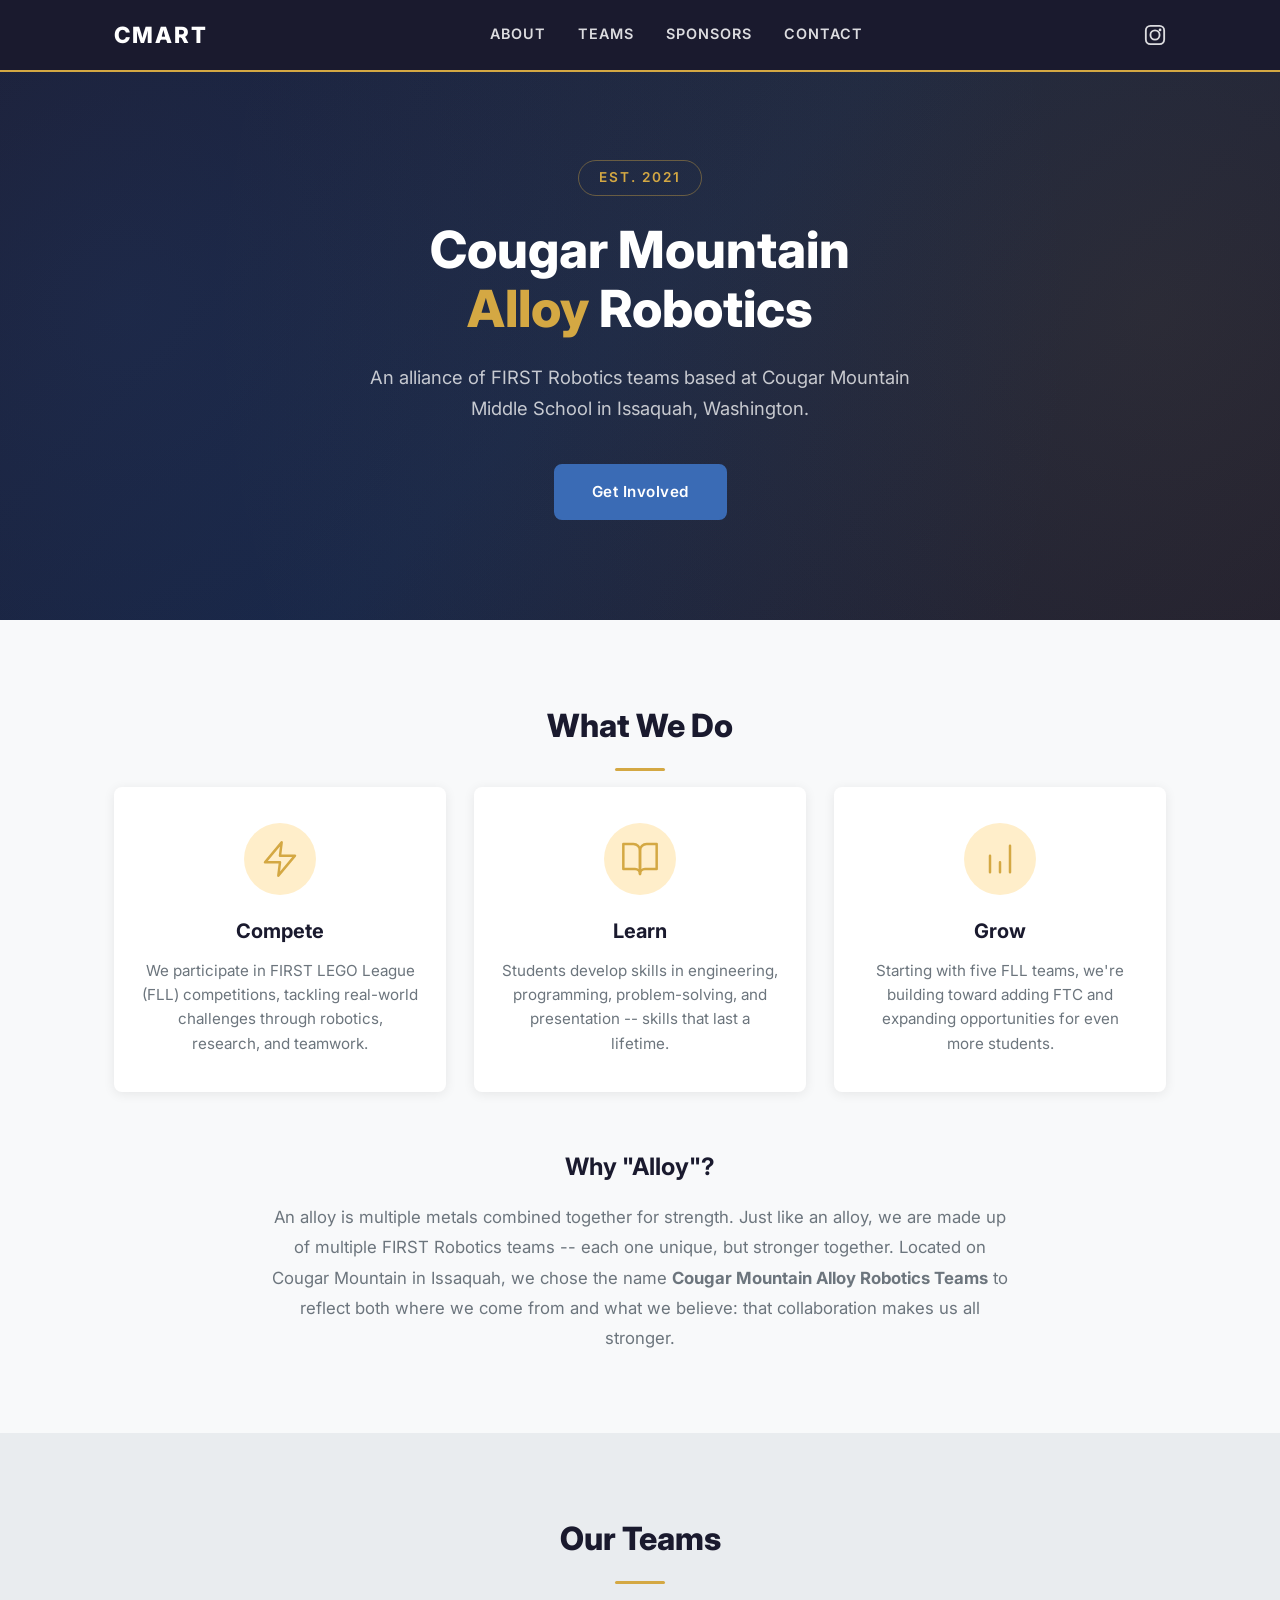
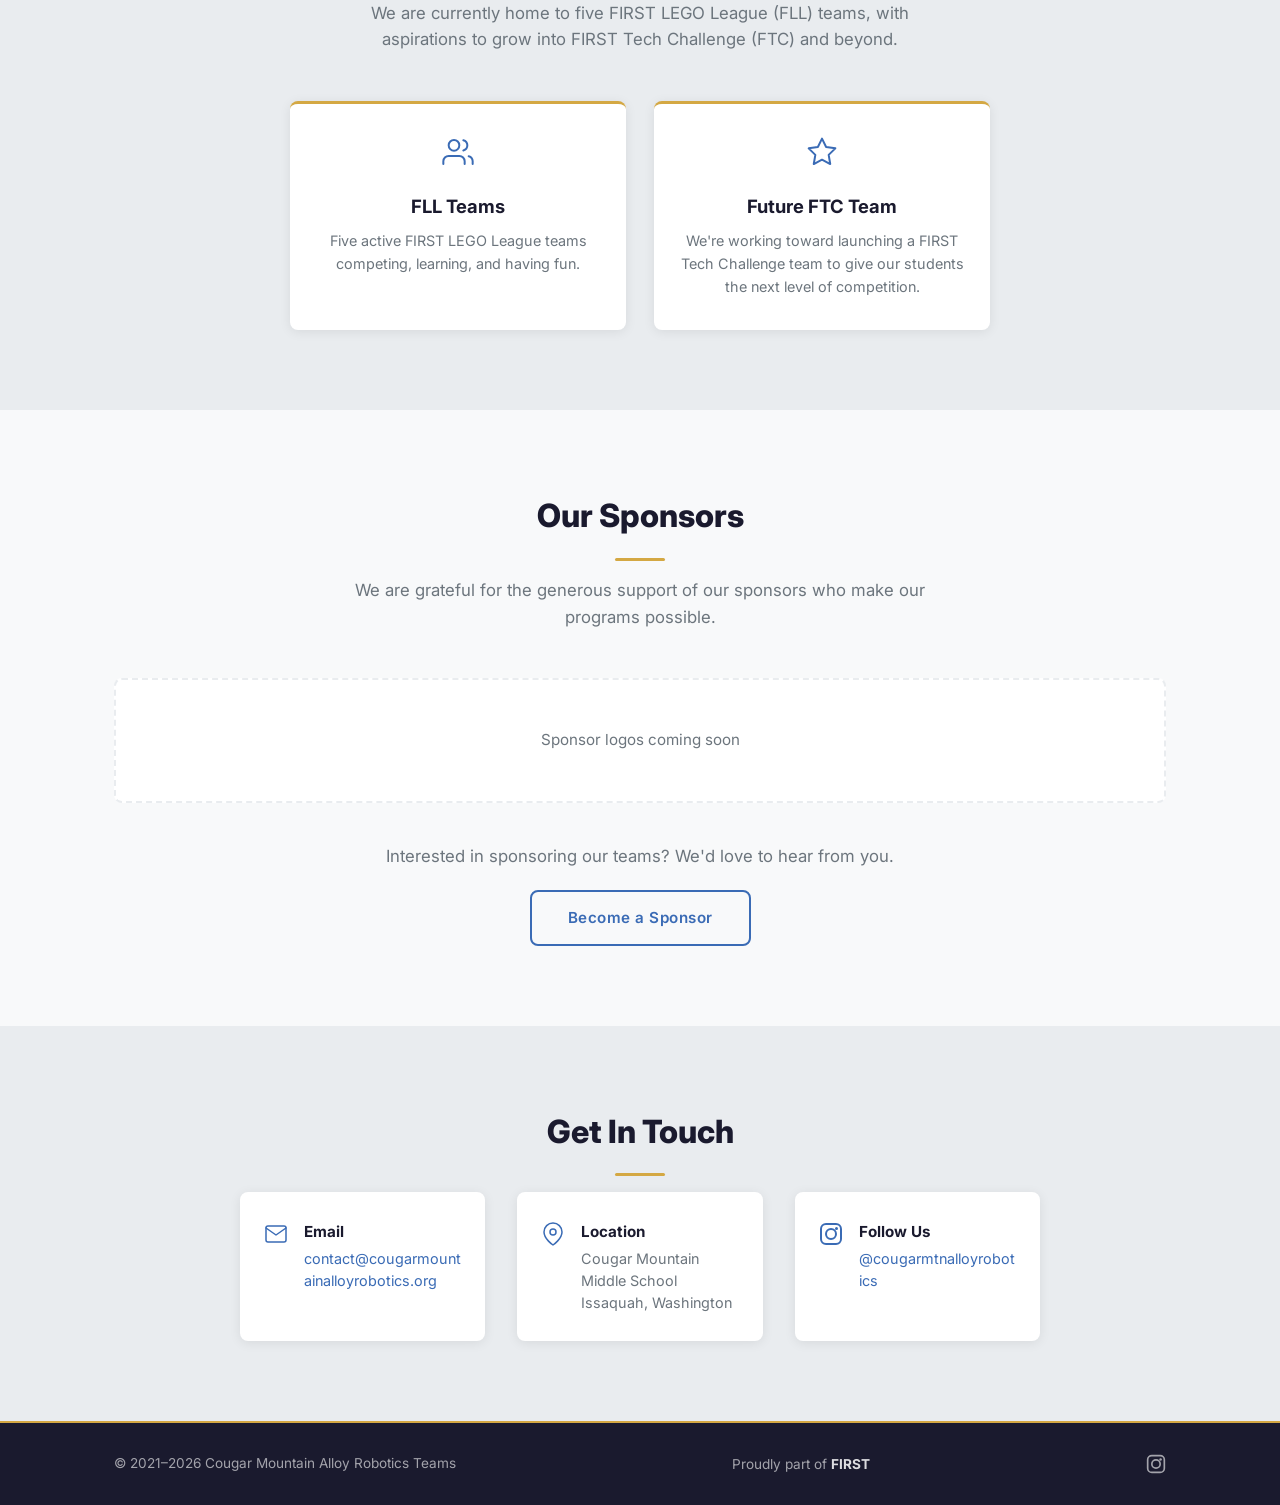
==== index.html @ dfbab260 "Add initial single-page website for Cougar Mountain Alloy Robotics Teams Static site with hero, abou" ====
<!DOCTYPE html>
<html lang="en">
<head>
  <meta charset="UTF-8">
  <meta name="viewport" content="width=device-width, initial-scale=1.0">
  <title>Cougar Mountain Alloy Robotics Teams | FIRST Robotics in Issaquah, WA</title>
  <meta name="description" content="Cougar Mountain Alloy Robotics Teams - an alliance of FIRST Robotics teams based at Cougar Mountain Middle School in Issaquah, Washington.">
  <meta property="og:title" content="Cougar Mountain Alloy Robotics Teams">
  <meta property="og:description" content="An alliance of FIRST Robotics teams based at Cougar Mountain Middle School in Issaquah, Washington.">
  <meta property="og:type" content="website">
  <meta property="og:url" content="https://cougarmountainalloyrobotics.org">
  <link rel="preconnect" href="https://fonts.googleapis.com">
  <link rel="preconnect" href="https://fonts.gstatic.com" crossorigin>
  <link href="https://fonts.googleapis.com/css2?family=Inter:wght@400;600;700;800&display=swap" rel="stylesheet">
  <link rel="stylesheet" href="css/styles.css">
</head>
<body>

  <!-- Header -->
  <header class="site-header" id="top">
    <div class="container header-inner">
      <a href="#top" class="logo-link">
        <span class="logo-text">CMART</span>
      </a>
      <nav class="main-nav" id="mainNav">
        <a href="#about" class="nav-link">About</a>
        <a href="#teams" class="nav-link">Teams</a>
        <a href="#sponsors" class="nav-link">Sponsors</a>
        <a href="#contact" class="nav-link">Contact</a>
      </nav>
      <div class="header-actions">
        <a href="https://www.instagram.com/cougarmtnalloyrobotics/" target="_blank" rel="noopener noreferrer" class="social-icon" aria-label="Instagram">
          <svg width="22" height="22" viewBox="0 0 24 24" fill="none" stroke="currentColor" stroke-width="2" stroke-linecap="round" stroke-linejoin="round">
            <rect x="2" y="2" width="20" height="20" rx="5" ry="5"/>
            <circle cx="12" cy="12" r="5"/>
            <circle cx="17.5" cy="6.5" r="1.5" fill="currentColor" stroke="none"/>
          </svg>
        </a>
        <button class="hamburger" id="hamburger" aria-label="Toggle navigation" aria-expanded="false">
          <span></span>
          <span></span>
          <span></span>
        </button>
      </div>
    </div>
  </header>

  <!-- Hero -->
  <section class="hero" id="hero">
    <div class="container hero-inner">
      <p class="hero-badge">Est. 2021</p>
      <h1 class="hero-title">Cougar Mountain<br><span class="gold">Alloy</span> Robotics</h1>
      <p class="hero-subtitle">An alliance of FIRST Robotics teams based at Cougar Mountain Middle School in Issaquah, Washington.</p>
      <a href="#contact" class="btn btn-primary">Get Involved</a>
    </div>
  </section>

  <!-- About -->
  <section class="section" id="about">
    <div class="container">
      <h2 class="section-title">What We Do</h2>
      <div class="cards">
        <div class="card">
          <div class="card-icon">
            <svg width="40" height="40" viewBox="0 0 24 24" fill="none" stroke="currentColor" stroke-width="1.5" stroke-linecap="round" stroke-linejoin="round">
              <polygon points="13 2 3 14 12 14 11 22 21 10 12 10 13 2"/>
            </svg>
          </div>
          <h3>Compete</h3>
          <p>We participate in FIRST LEGO League (FLL) competitions, tackling real-world challenges through robotics, research, and teamwork.</p>
        </div>
        <div class="card">
          <div class="card-icon">
            <svg width="40" height="40" viewBox="0 0 24 24" fill="none" stroke="currentColor" stroke-width="1.5" stroke-linecap="round" stroke-linejoin="round">
              <path d="M2 3h6a4 4 0 0 1 4 4v14a3 3 0 0 0-3-3H2z"/>
              <path d="M22 3h-6a4 4 0 0 0-4 4v14a3 3 0 0 1 3-3h7z"/>
            </svg>
          </div>
          <h3>Learn</h3>
          <p>Students develop skills in engineering, programming, problem-solving, and presentation -- skills that last a lifetime.</p>
        </div>
        <div class="card">
          <div class="card-icon">
            <svg width="40" height="40" viewBox="0 0 24 24" fill="none" stroke="currentColor" stroke-width="1.5" stroke-linecap="round" stroke-linejoin="round">
              <path d="M12 20v-6M6 20V10M18 20V4"/>
            </svg>
          </div>
          <h3>Grow</h3>
          <p>Starting with five FLL teams, we're building toward adding FTC and expanding opportunities for even more students.</p>
        </div>
      </div>
      <div class="about-story">
        <h3>Why "Alloy"?</h3>
        <p>An alloy is multiple metals combined together for strength. Just like an alloy, we are made up of multiple FIRST Robotics teams -- each one unique, but stronger together. Located on Cougar Mountain in Issaquah, we chose the name <strong>Cougar Mountain Alloy Robotics Teams</strong> to reflect both where we come from and what we believe: that collaboration makes us all stronger.</p>
      </div>
    </div>
  </section>

  <!-- Teams -->
  <section class="section section-alt" id="teams">
    <div class="container">
      <h2 class="section-title">Our Teams</h2>
      <p class="section-intro">We are currently home to five FIRST LEGO League (FLL) teams, with aspirations to grow into FIRST Tech Challenge (FTC) and beyond.</p>
      <div class="teams-grid">
        <div class="team-card">
          <div class="team-icon">
            <svg width="32" height="32" viewBox="0 0 24 24" fill="none" stroke="currentColor" stroke-width="1.5" stroke-linecap="round" stroke-linejoin="round">
              <path d="M17 21v-2a4 4 0 0 0-4-4H5a4 4 0 0 0-4 4v2"/>
              <circle cx="9" cy="7" r="4"/>
              <path d="M23 21v-2a4 4 0 0 0-3-3.87"/>
              <path d="M16 3.13a4 4 0 0 1 0 7.75"/>
            </svg>
          </div>
          <h3>FLL Teams</h3>
          <p>Five active FIRST LEGO League teams competing, learning, and having fun.</p>
        </div>
        <div class="team-card">
          <div class="team-icon">
            <svg width="32" height="32" viewBox="0 0 24 24" fill="none" stroke="currentColor" stroke-width="1.5" stroke-linecap="round" stroke-linejoin="round">
              <polygon points="12 2 15.09 8.26 22 9.27 17 14.14 18.18 21.02 12 17.77 5.82 21.02 7 14.14 2 9.27 8.91 8.26 12 2"/>
            </svg>
          </div>
          <h3>Future FTC Team</h3>
          <p>We're working toward launching a FIRST Tech Challenge team to give our students the next level of competition.</p>
        </div>
      </div>
    </div>
  </section>

  <!-- Sponsors -->
  <section class="section" id="sponsors">
    <div class="container">
      <h2 class="section-title">Our Sponsors</h2>
      <p class="section-intro">We are grateful for the generous support of our sponsors who make our programs possible.</p>
      <div class="sponsors-grid">
        <div class="sponsor-placeholder">
          <p>Sponsor logos coming soon</p>
        </div>
      </div>
      <div class="sponsor-cta">
        <p>Interested in sponsoring our teams? We'd love to hear from you.</p>
        <a href="#contact" class="btn btn-outline">Become a Sponsor</a>
      </div>
    </div>
  </section>

  <!-- Contact -->
  <section class="section section-alt" id="contact">
    <div class="container">
      <h2 class="section-title">Get In Touch</h2>
      <div class="contact-grid">
        <div class="contact-item">
          <svg width="24" height="24" viewBox="0 0 24 24" fill="none" stroke="currentColor" stroke-width="1.5" stroke-linecap="round" stroke-linejoin="round">
            <path d="M4 4h16c1.1 0 2 .9 2 2v12c0 1.1-.9 2-2 2H4c-1.1 0-2-.9-2-2V6c0-1.1.9-2 2-2z"/>
            <polyline points="22,6 12,13 2,6"/>
          </svg>
          <div>
            <h3>Email</h3>
            <p><a href="mailto:contact@cougarmountainalloyrobotics.org">contact@cougarmountainalloyrobotics.org</a></p>
          </div>
        </div>
        <div class="contact-item">
          <svg width="24" height="24" viewBox="0 0 24 24" fill="none" stroke="currentColor" stroke-width="1.5" stroke-linecap="round" stroke-linejoin="round">
            <path d="M21 10c0 7-9 13-9 13s-9-6-9-13a9 9 0 0 1 18 0z"/>
            <circle cx="12" cy="10" r="3"/>
          </svg>
          <div>
            <h3>Location</h3>
            <p>Cougar Mountain Middle School<br>Issaquah, Washington</p>
          </div>
        </div>
        <div class="contact-item">
          <svg width="24" height="24" viewBox="0 0 24 24" fill="none" stroke="currentColor" stroke-width="2" stroke-linecap="round" stroke-linejoin="round">
            <rect x="2" y="2" width="20" height="20" rx="5" ry="5"/>
            <circle cx="12" cy="12" r="5"/>
            <circle cx="17.5" cy="6.5" r="1.5" fill="currentColor" stroke="none"/>
          </svg>
          <div>
            <h3>Follow Us</h3>
            <p><a href="https://www.instagram.com/cougarmtnalloyrobotics/" target="_blank" rel="noopener noreferrer">@cougarmtnalloyrobotics</a></p>
          </div>
        </div>
      </div>
    </div>
  </section>

  <!-- Footer -->
  <footer class="site-footer">
    <div class="container footer-inner">
      <div class="footer-left">
        <p>&copy; 2021&ndash;2026 Cougar Mountain Alloy Robotics Teams</p>
      </div>
      <div class="footer-center">
        <a href="https://www.firstinspires.org/" target="_blank" rel="noopener noreferrer" class="first-link">Proudly part of <strong>FIRST</strong></a>
      </div>
      <div class="footer-right">
        <a href="https://www.instagram.com/cougarmtnalloyrobotics/" target="_blank" rel="noopener noreferrer" class="social-icon" aria-label="Instagram">
          <svg width="20" height="20" viewBox="0 0 24 24" fill="none" stroke="currentColor" stroke-width="2" stroke-linecap="round" stroke-linejoin="round">
            <rect x="2" y="2" width="20" height="20" rx="5" ry="5"/>
            <circle cx="12" cy="12" r="5"/>
            <circle cx="17.5" cy="6.5" r="1.5" fill="currentColor" stroke="none"/>
          </svg>
        </a>
      </div>
    </div>
  </footer>

  <script src="js/main.js"></script>
</body>
</html>
---- css/styles.css ----
/* === Custom Properties === */
:root {
  --blue: #3A6BB5;
  --blue-dark: #2D5490;
  --gold: #D4A843;
  --gold-light: #FFEECA;
  --dark: #1A1A2E;
  --bg: #F8F9FA;
  --bg-alt: #E9ECEF;
  --text: #2C2C2C;
  --text-light: #6C757D;
  --white: #FFFFFF;
  --radius: 8px;
  --shadow: 0 2px 12px rgba(0, 0, 0, 0.08);
  --shadow-lg: 0 8px 30px rgba(0, 0, 0, 0.12);
  --transition: 0.3s ease;
}

/* === Reset & Base === */
*, *::before, *::after {
  box-sizing: border-box;
  margin: 0;
  padding: 0;
}

html {
  scroll-behavior: smooth;
  scroll-padding-top: 80px;
}

body {
  font-family: 'Inter', system-ui, -apple-system, 'Segoe UI', Roboto, sans-serif;
  font-size: 16px;
  line-height: 1.6;
  color: var(--text);
  background: var(--bg);
  -webkit-font-smoothing: antialiased;
}

a {
  color: var(--blue);
  text-decoration: none;
  transition: color var(--transition);
}

a:hover {
  color: var(--blue-dark);
}

img {
  max-width: 100%;
  height: auto;
  display: block;
}

/* === Layout === */
.container {
  max-width: 1100px;
  margin: 0 auto;
  padding: 0 24px;
}

/* === Header === */
.site-header {
  position: fixed;
  top: 0;
  left: 0;
  right: 0;
  z-index: 1000;
  background: var(--dark);
  border-bottom: 2px solid var(--gold);
}

.header-inner {
  display: flex;
  align-items: center;
  justify-content: space-between;
  height: 70px;
}

.logo-link {
  text-decoration: none;
}

.logo-text {
  font-size: 1.4rem;
  font-weight: 800;
  color: var(--white);
  letter-spacing: 2px;
}

.logo-text:hover {
  color: var(--gold);
}

.main-nav {
  display: flex;
  gap: 32px;
}

.nav-link {
  color: rgba(255, 255, 255, 0.85);
  font-size: 0.9rem;
  font-weight: 600;
  text-transform: uppercase;
  letter-spacing: 1px;
  transition: color var(--transition);
  padding: 4px 0;
  border-bottom: 2px solid transparent;
}

.nav-link:hover {
  color: var(--gold);
  border-bottom-color: var(--gold);
}

.header-actions {
  display: flex;
  align-items: center;
  gap: 16px;
}

.social-icon {
  color: rgba(255, 255, 255, 0.85);
  transition: color var(--transition);
  display: flex;
  align-items: center;
}

.social-icon:hover {
  color: var(--gold);
}

/* Hamburger */
.hamburger {
  display: none;
  background: none;
  border: none;
  cursor: pointer;
  padding: 4px;
  flex-direction: column;
  gap: 5px;
}

.hamburger span {
  display: block;
  width: 24px;
  height: 2px;
  background: var(--white);
  transition: all var(--transition);
  border-radius: 2px;
}

.hamburger.active span:nth-child(1) {
  transform: rotate(45deg) translate(5px, 5px);
}

.hamburger.active span:nth-child(2) {
  opacity: 0;
}

.hamburger.active span:nth-child(3) {
  transform: rotate(-45deg) translate(5px, -5px);
}

/* === Hero === */
.hero {
  padding: 160px 0 100px;
  background: linear-gradient(135deg, var(--dark) 0%, #16213E 50%, var(--dark) 100%);
  text-align: center;
  position: relative;
  overflow: hidden;
}

.hero::before {
  content: '';
  position: absolute;
  top: -50%;
  left: -50%;
  width: 200%;
  height: 200%;
  background: radial-gradient(circle at 30% 50%, rgba(58, 107, 181, 0.15) 0%, transparent 50%),
              radial-gradient(circle at 70% 50%, rgba(212, 168, 67, 0.1) 0%, transparent 50%);
  pointer-events: none;
}

.hero-inner {
  position: relative;
  z-index: 1;
}

.hero-badge {
  display: inline-block;
  font-size: 0.85rem;
  font-weight: 600;
  color: var(--gold);
  letter-spacing: 2px;
  text-transform: uppercase;
  margin-bottom: 24px;
  padding: 6px 20px;
  border: 1px solid rgba(212, 168, 67, 0.4);
  border-radius: 50px;
}

.hero-title {
  font-size: 3.2rem;
  font-weight: 800;
  color: var(--white);
  line-height: 1.15;
  margin-bottom: 24px;
}

.hero-title .gold {
  color: var(--gold);
}

.hero-subtitle {
  font-size: 1.15rem;
  color: rgba(255, 255, 255, 0.75);
  max-width: 600px;
  margin: 0 auto 40px;
  line-height: 1.7;
}

/* === Buttons === */
.btn {
  display: inline-block;
  padding: 14px 36px;
  font-size: 0.95rem;
  font-weight: 600;
  border-radius: var(--radius);
  transition: all var(--transition);
  cursor: pointer;
  text-decoration: none;
  letter-spacing: 0.5px;
}

.btn-primary {
  background: var(--blue);
  color: var(--white);
  border: 2px solid var(--blue);
}

.btn-primary:hover {
  background: var(--blue-dark);
  border-color: var(--blue-dark);
  color: var(--white);
  transform: translateY(-2px);
  box-shadow: var(--shadow-lg);
}

.btn-outline {
  background: transparent;
  color: var(--blue);
  border: 2px solid var(--blue);
}

.btn-outline:hover {
  background: var(--blue);
  color: var(--white);
  transform: translateY(-2px);
  box-shadow: var(--shadow-lg);
}

/* === Sections === */
.section {
  padding: 80px 0;
}

.section-alt {
  background: var(--bg-alt);
}

.section-title {
  font-size: 2rem;
  font-weight: 800;
  text-align: center;
  margin-bottom: 16px;
  color: var(--dark);
}

.section-title::after {
  content: '';
  display: block;
  width: 50px;
  height: 3px;
  background: var(--gold);
  margin: 16px auto 0;
  border-radius: 2px;
}

.section-intro {
  text-align: center;
  color: var(--text-light);
  max-width: 600px;
  margin: 0 auto 48px;
  font-size: 1.05rem;
}

/* === Cards (About) === */
.cards {
  display: grid;
  grid-template-columns: repeat(3, 1fr);
  gap: 28px;
  margin-bottom: 56px;
}

.card {
  background: var(--white);
  border-radius: var(--radius);
  padding: 36px 28px;
  text-align: center;
  box-shadow: var(--shadow);
  transition: transform var(--transition), box-shadow var(--transition);
}

.card:hover {
  transform: translateY(-4px);
  box-shadow: var(--shadow-lg);
}

.card-icon {
  display: inline-flex;
  align-items: center;
  justify-content: center;
  width: 72px;
  height: 72px;
  background: var(--gold-light);
  border-radius: 50%;
  margin-bottom: 20px;
  color: var(--gold);
}

.card h3 {
  font-size: 1.25rem;
  font-weight: 700;
  margin-bottom: 12px;
  color: var(--dark);
}

.card p {
  color: var(--text-light);
  font-size: 0.95rem;
  line-height: 1.6;
}

/* About Story */
.about-story {
  max-width: 750px;
  margin: 0 auto;
  text-align: center;
}

.about-story h3 {
  font-size: 1.5rem;
  font-weight: 700;
  color: var(--dark);
  margin-bottom: 16px;
}

.about-story p {
  color: var(--text-light);
  font-size: 1.05rem;
  line-height: 1.8;
}

/* === Teams === */
.teams-grid {
  display: grid;
  grid-template-columns: repeat(2, 1fr);
  gap: 28px;
  max-width: 700px;
  margin: 0 auto;
}

.team-card {
  background: var(--white);
  border-radius: var(--radius);
  padding: 32px 24px;
  text-align: center;
  box-shadow: var(--shadow);
  border-top: 3px solid var(--gold);
}

.team-icon {
  color: var(--blue);
  margin-bottom: 16px;
}

.team-card h3 {
  font-size: 1.15rem;
  font-weight: 700;
  color: var(--dark);
  margin-bottom: 8px;
}

.team-card p {
  color: var(--text-light);
  font-size: 0.9rem;
  line-height: 1.6;
}

/* === Sponsors === */
.sponsors-grid {
  margin-bottom: 40px;
}

.sponsor-placeholder {
  text-align: center;
  padding: 48px 24px;
  background: var(--white);
  border-radius: var(--radius);
  border: 2px dashed var(--bg-alt);
  color: var(--text-light);
  font-size: 0.95rem;
}

.sponsor-cta {
  text-align: center;
}

.sponsor-cta p {
  color: var(--text-light);
  margin-bottom: 20px;
  font-size: 1.05rem;
}

/* === Contact === */
.contact-grid {
  display: grid;
  grid-template-columns: repeat(3, 1fr);
  gap: 32px;
  max-width: 800px;
  margin: 0 auto;
}

.contact-item {
  display: flex;
  align-items: flex-start;
  gap: 16px;
  background: var(--white);
  border-radius: var(--radius);
  padding: 28px 24px;
  box-shadow: var(--shadow);
}

.contact-item svg {
  flex-shrink: 0;
  color: var(--blue);
  margin-top: 2px;
}

.contact-item h3 {
  font-size: 0.95rem;
  font-weight: 700;
  color: var(--dark);
  margin-bottom: 4px;
}

.contact-item p {
  font-size: 0.9rem;
  color: var(--text-light);
  line-height: 1.5;
}

.contact-item a {
  color: var(--blue);
  word-break: break-all;
}

/* === Footer === */
.site-footer {
  background: var(--dark);
  padding: 28px 0;
  border-top: 2px solid var(--gold);
}

.footer-inner {
  display: flex;
  align-items: center;
  justify-content: space-between;
}

.footer-left p {
  color: rgba(255, 255, 255, 0.6);
  font-size: 0.85rem;
}

.footer-center .first-link {
  color: rgba(255, 255, 255, 0.6);
  font-size: 0.85rem;
  transition: color var(--transition);
}

.footer-center .first-link:hover {
  color: var(--gold);
}

.footer-center .first-link strong {
  color: rgba(255, 255, 255, 0.85);
}

.footer-right .social-icon {
  color: rgba(255, 255, 255, 0.6);
}

.footer-right .social-icon:hover {
  color: var(--gold);
}

/* === Responsive === */
@media (max-width: 1024px) {
  .hero-title {
    font-size: 2.6rem;
  }
}

@media (max-width: 768px) {
  /* Nav */
  .hamburger {
    display: flex;
  }

  .main-nav {
    display: none;
    position: absolute;
    top: 70px;
    left: 0;
    right: 0;
    background: var(--dark);
    flex-direction: column;
    padding: 20px 24px;
    gap: 0;
    border-bottom: 2px solid var(--gold);
  }

  .main-nav.active {
    display: flex;
  }

  .nav-link {
    padding: 12px 0;
    border-bottom: 1px solid rgba(255, 255, 255, 0.1);
  }

  .nav-link:last-child {
    border-bottom: none;
  }

  .nav-link:hover {
    border-bottom-color: rgba(255, 255, 255, 0.1);
  }

  /* Hero */
  .hero {
    padding: 130px 0 70px;
  }

  .hero-title {
    font-size: 2rem;
  }

  .hero-subtitle {
    font-size: 1rem;
  }

  /* Sections */
  .section {
    padding: 60px 0;
  }

  .section-title {
    font-size: 1.6rem;
  }

  /* Cards */
  .cards {
    grid-template-columns: 1fr;
    gap: 20px;
  }

  /* Teams */
  .teams-grid {
    grid-template-columns: 1fr;
  }

  /* Contact */
  .contact-grid {
    grid-template-columns: 1fr;
    gap: 16px;
  }

  /* Footer */
  .footer-inner {
    flex-direction: column;
    gap: 12px;
    text-align: center;
  }
}
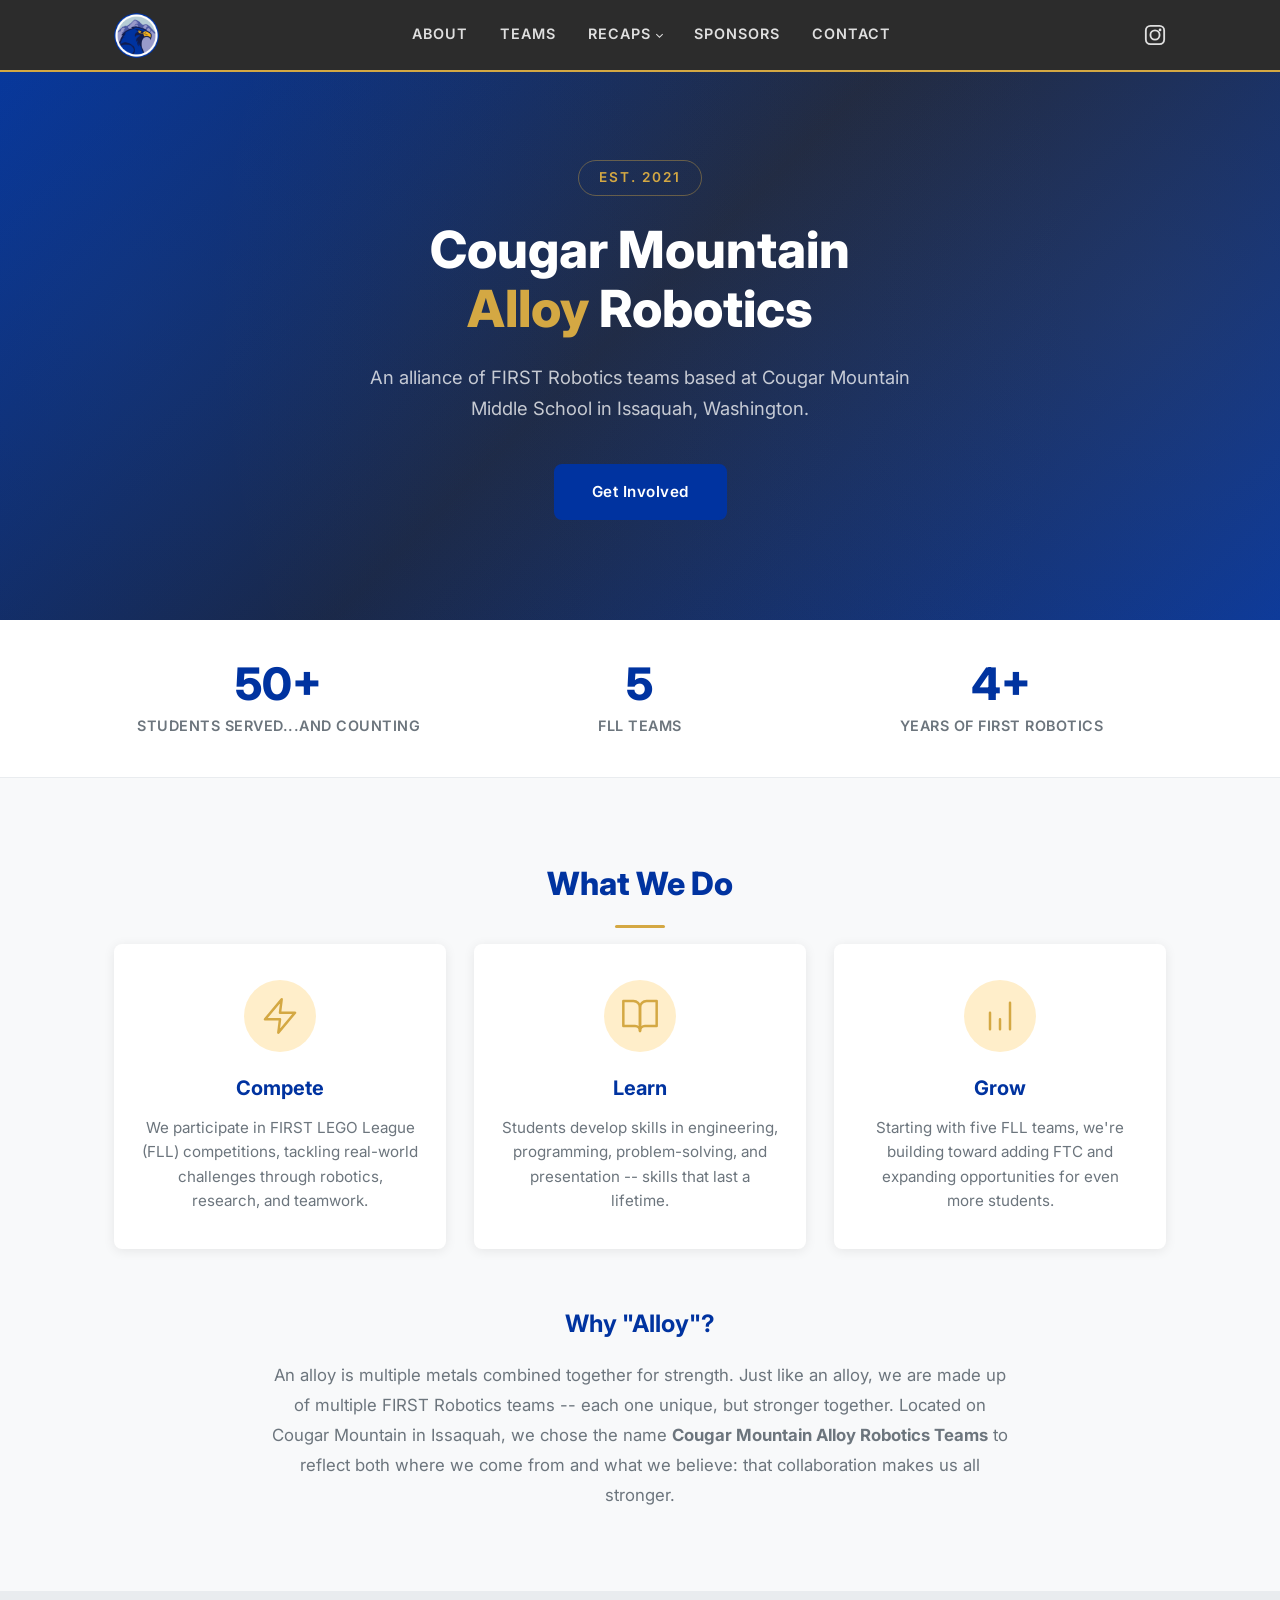
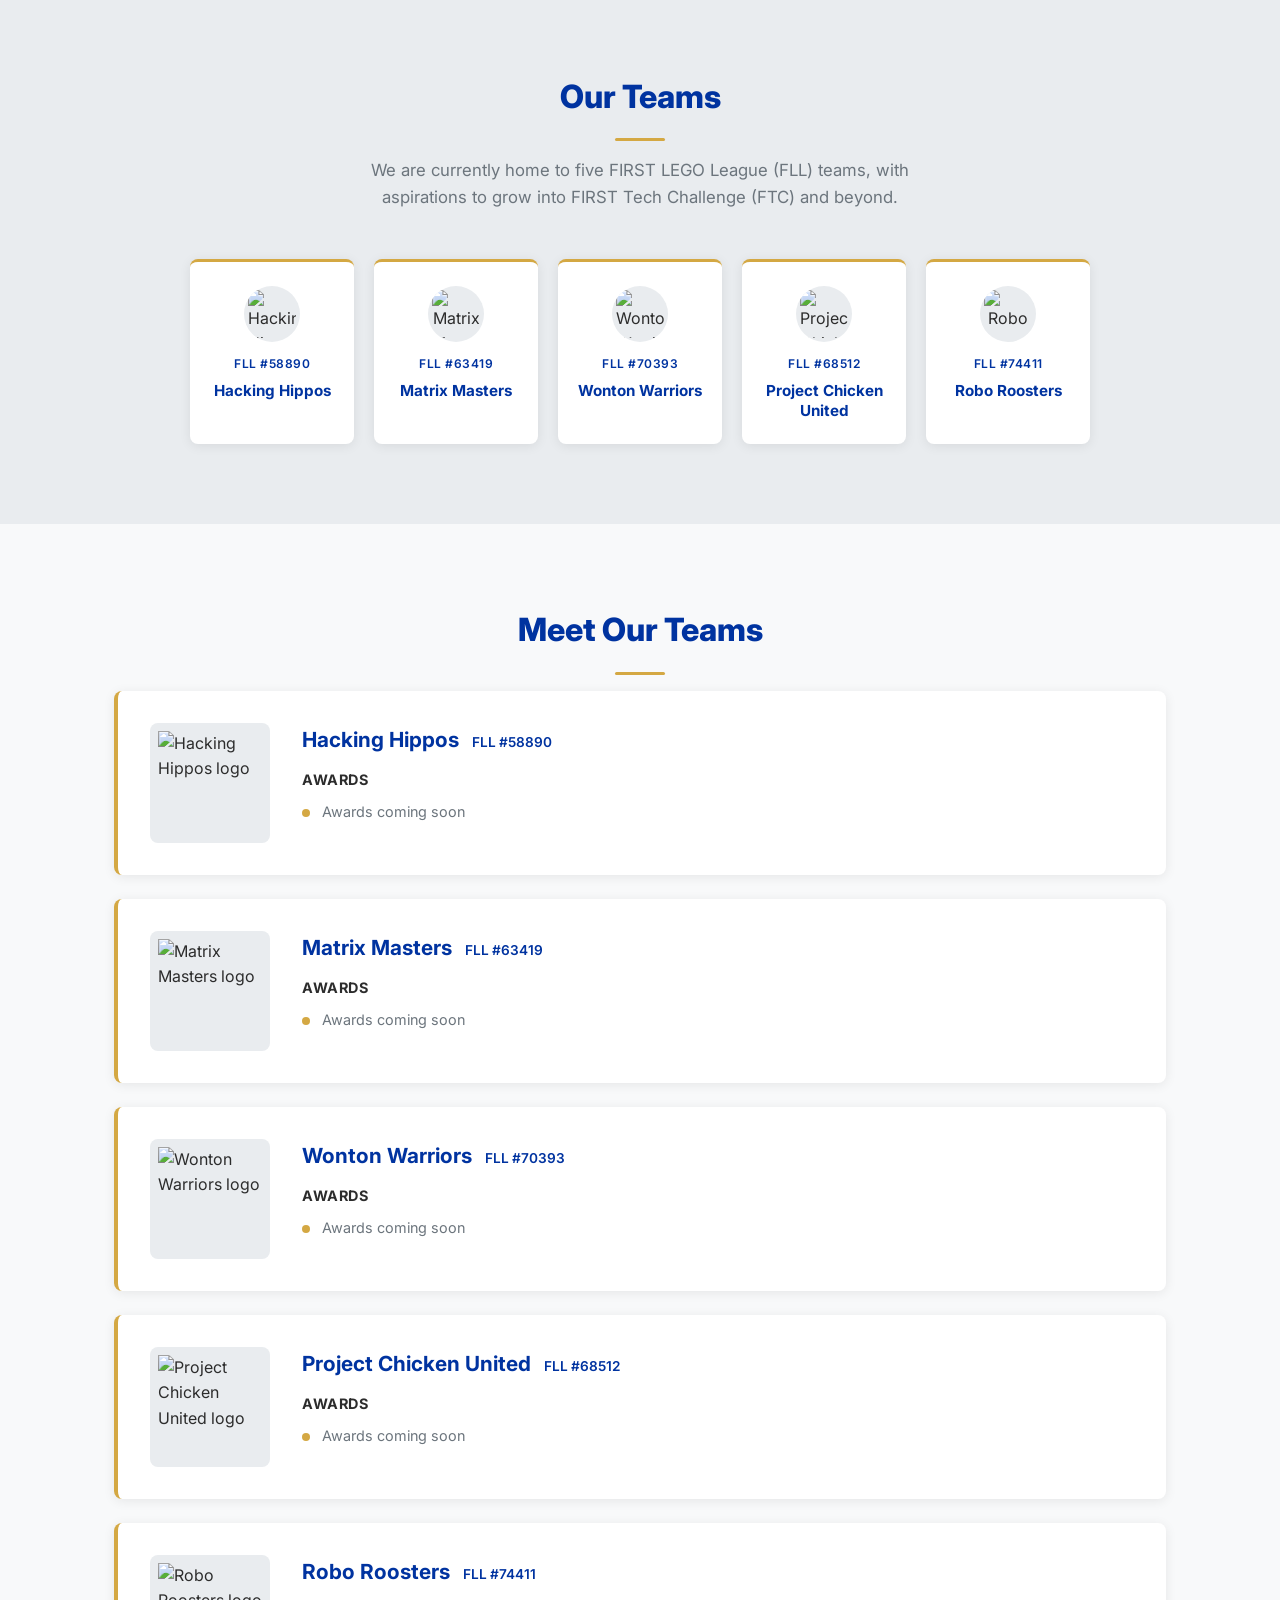
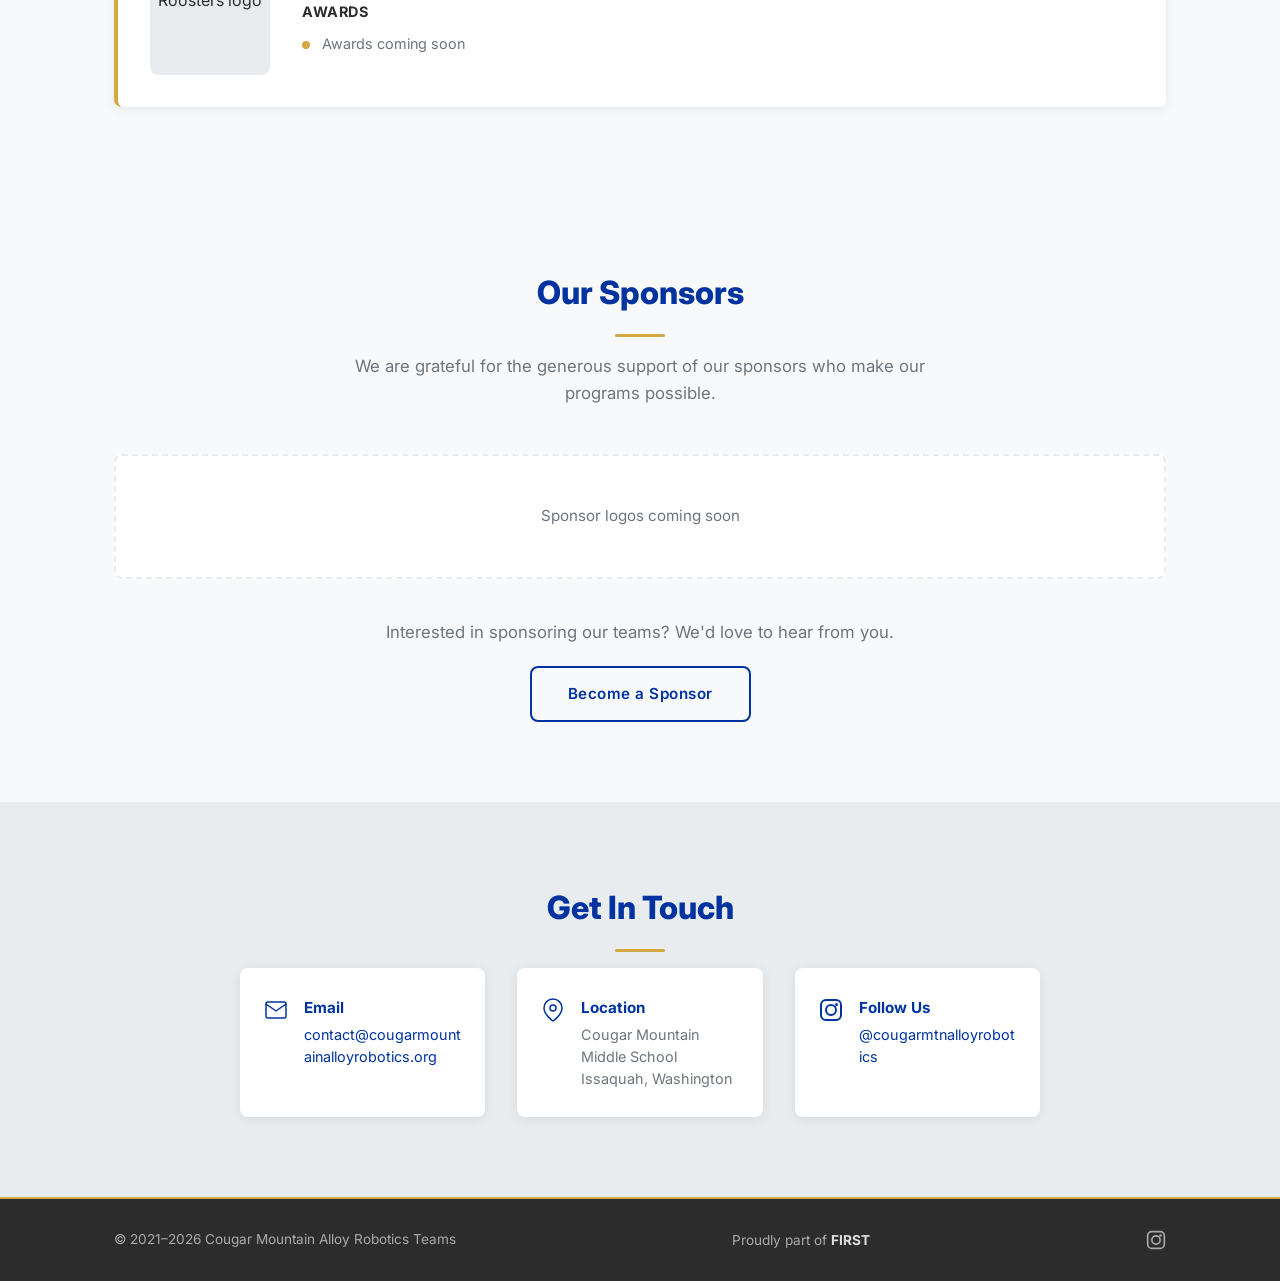
==== commit 801e87e9: "Add team details, stats banner, season recaps page, and logo - Replace nav text logo with actual tea" ====
--- a/index.html
+++ b/index.html
@@ -20,11 +20,20 @@
   <header class="site-header" id="top">
     <div class="container header-inner">
       <a href="#top" class="logo-link">
-        <span class="logo-text">CMART</span>
+        <img src="assets/images/logo.png" alt="Cougar Mountain Alloy Robotics Teams logo" class="logo-img" width="45" height="45">
       </a>
       <nav class="main-nav" id="mainNav">
         <a href="#about" class="nav-link">About</a>
         <a href="#teams" class="nav-link">Teams</a>
+        <div class="nav-dropdown">
+          <a href="season-recaps.html" class="nav-link nav-dropdown-toggle">Recaps</a>
+          <div class="nav-dropdown-menu">
+            <a href="season-recaps.html#season-2025">2025</a>
+            <a href="season-recaps.html#season-2024">2024</a>
+            <a href="season-recaps.html#season-2023">2023</a>
+            <a href="season-recaps.html#season-2022">2022</a>
+          </div>
+        </div>
         <a href="#sponsors" class="nav-link">Sponsors</a>
         <a href="#contact" class="nav-link">Contact</a>
       </nav>
@@ -55,6 +64,26 @@
     </div>
   </section>
 
+  <!-- Stats Banner -->
+  <section class="stats-banner">
+    <div class="container">
+      <div class="stats-grid">
+        <div class="stat">
+          <span class="stat-number">50+</span>
+          <span class="stat-label">Students Served...and Counting</span>
+        </div>
+        <div class="stat">
+          <span class="stat-number">5</span>
+          <span class="stat-label">FLL Teams</span>
+        </div>
+        <div class="stat">
+          <span class="stat-number">4+</span>
+          <span class="stat-label">Years of FIRST Robotics</span>
+        </div>
+      </div>
+    </div>
+  </section>
+
   <!-- About -->
   <section class="section" id="about">
     <div class="container">
@@ -101,29 +130,126 @@
     <div class="container">
       <h2 class="section-title">Our Teams</h2>
       <p class="section-intro">We are currently home to five FIRST LEGO League (FLL) teams, with aspirations to grow into FIRST Tech Challenge (FTC) and beyond.</p>
-      <div class="teams-grid">
-        <div class="team-card">
-          <div class="team-icon">
-            <svg width="32" height="32" viewBox="0 0 24 24" fill="none" stroke="currentColor" stroke-width="1.5" stroke-linecap="round" stroke-linejoin="round">
-              <path d="M17 21v-2a4 4 0 0 0-4-4H5a4 4 0 0 0-4 4v2"/>
-              <circle cx="9" cy="7" r="4"/>
-              <path d="M23 21v-2a4 4 0 0 0-3-3.87"/>
-              <path d="M16 3.13a4 4 0 0 1 0 7.75"/>
-            </svg>
-          </div>
-          <h3>FLL Teams</h3>
-          <p>Five active FIRST LEGO League teams competing, learning, and having fun.</p>
-        </div>
-        <div class="team-card">
-          <div class="team-icon">
-            <svg width="32" height="32" viewBox="0 0 24 24" fill="none" stroke="currentColor" stroke-width="1.5" stroke-linecap="round" stroke-linejoin="round">
-              <polygon points="12 2 15.09 8.26 22 9.27 17 14.14 18.18 21.02 12 17.77 5.82 21.02 7 14.14 2 9.27 8.91 8.26 12 2"/>
-            </svg>
-          </div>
-          <h3>Future FTC Team</h3>
-          <p>We're working toward launching a FIRST Tech Challenge team to give our students the next level of competition.</p>
-        </div>
-      </div>
+      <div class="teams-grid teams-grid-5">
+        <div class="team-card">
+          <div class="team-card-logo">
+            <img src="assets/images/hacking-hippos.png" alt="Hacking Hippos logo">
+          </div>
+          <div class="team-number">FLL #58890</div>
+          <h3>Hacking Hippos</h3>
+        </div>
+        <div class="team-card">
+          <div class="team-card-logo">
+            <img src="assets/images/matrix-masters.png" alt="Matrix Masters logo">
+          </div>
+          <div class="team-number">FLL #63419</div>
+          <h3>Matrix Masters</h3>
+        </div>
+        <div class="team-card">
+          <div class="team-card-logo">
+            <img src="assets/images/wonton-warriors.png" alt="Wonton Warriors logo">
+          </div>
+          <div class="team-number">FLL #70393</div>
+          <h3>Wonton Warriors</h3>
+        </div>
+        <div class="team-card">
+          <div class="team-card-logo">
+            <img src="assets/images/project-chicken-united.png" alt="Project Chicken United logo">
+          </div>
+          <div class="team-number">FLL #68512</div>
+          <h3>Project Chicken United</h3>
+        </div>
+        <div class="team-card">
+          <div class="team-card-logo">
+            <img src="assets/images/robo-roosters.png" alt="Robo Roosters logo">
+          </div>
+          <div class="team-number">FLL #74411</div>
+          <h3>Robo Roosters</h3>
+        </div>
+      </div>
+    </div>
+  </section>
+
+  <!-- Team Profiles -->
+  <section class="section" id="team-profiles">
+    <div class="container">
+      <h2 class="section-title">Meet Our Teams</h2>
+
+      <div class="team-profile" id="hacking-hippos">
+        <div class="team-profile-logo">
+          <img src="assets/images/hacking-hippos.png" alt="Hacking Hippos logo">
+        </div>
+        <div class="team-profile-info">
+          <h3>Hacking Hippos <span class="team-profile-number">FLL #58890</span></h3>
+          <div class="awards">
+            <h4>Awards</h4>
+            <ul>
+              <li>Awards coming soon</li>
+            </ul>
+          </div>
+        </div>
+      </div>
+
+      <div class="team-profile" id="matrix-masters">
+        <div class="team-profile-logo">
+          <img src="assets/images/matrix-masters.png" alt="Matrix Masters logo">
+        </div>
+        <div class="team-profile-info">
+          <h3>Matrix Masters <span class="team-profile-number">FLL #63419</span></h3>
+          <div class="awards">
+            <h4>Awards</h4>
+            <ul>
+              <li>Awards coming soon</li>
+            </ul>
+          </div>
+        </div>
+      </div>
+
+      <div class="team-profile" id="wonton-warriors">
+        <div class="team-profile-logo">
+          <img src="assets/images/wonton-warriors.png" alt="Wonton Warriors logo">
+        </div>
+        <div class="team-profile-info">
+          <h3>Wonton Warriors <span class="team-profile-number">FLL #70393</span></h3>
+          <div class="awards">
+            <h4>Awards</h4>
+            <ul>
+              <li>Awards coming soon</li>
+            </ul>
+          </div>
+        </div>
+      </div>
+
+      <div class="team-profile" id="project-chicken-united">
+        <div class="team-profile-logo">
+          <img src="assets/images/project-chicken-united.png" alt="Project Chicken United logo">
+        </div>
+        <div class="team-profile-info">
+          <h3>Project Chicken United <span class="team-profile-number">FLL #68512</span></h3>
+          <div class="awards">
+            <h4>Awards</h4>
+            <ul>
+              <li>Awards coming soon</li>
+            </ul>
+          </div>
+        </div>
+      </div>
+
+      <div class="team-profile" id="robo-roosters">
+        <div class="team-profile-logo">
+          <img src="assets/images/robo-roosters.png" alt="Robo Roosters logo">
+        </div>
+        <div class="team-profile-info">
+          <h3>Robo Roosters <span class="team-profile-number">FLL #74411</span></h3>
+          <div class="awards">
+            <h4>Awards</h4>
+            <ul>
+              <li>Awards coming soon</li>
+            </ul>
+          </div>
+        </div>
+      </div>
+
     </div>
   </section>
 
--- a/css/styles.css
+++ b/css/styles.css
@@ -1,10 +1,11 @@
 /* === Custom Properties === */
 :root {
-  --blue: #3A6BB5;
-  --blue-dark: #2D5490;
+  --blue: #0033A0;
+  --blue-dark: #002878;
   --gold: #D4A843;
   --gold-light: #FFEECA;
-  --dark: #1A1A2E;
+  --dark: #0033A0;
+  --nav-bg: #2C2C2C;
   --bg: #F8F9FA;
   --bg-alt: #E9ECEF;
   --text: #2C2C2C;
@@ -67,7 +68,7 @@
   left: 0;
   right: 0;
   z-index: 1000;
-  background: var(--dark);
+  background: var(--nav-bg);
   border-bottom: 2px solid var(--gold);
 }
 
@@ -80,21 +81,22 @@
 
 .logo-link {
   text-decoration: none;
-}
-
-.logo-text {
-  font-size: 1.4rem;
-  font-weight: 800;
-  color: var(--white);
-  letter-spacing: 2px;
-}
-
-.logo-text:hover {
-  color: var(--gold);
+  display: flex;
+  align-items: center;
+}
+
+.logo-img {
+  border-radius: 50%;
+  transition: opacity var(--transition);
+}
+
+.logo-link:hover .logo-img {
+  opacity: 0.85;
 }
 
 .main-nav {
   display: flex;
+  align-items: center;
   gap: 32px;
 }
 
@@ -129,6 +131,69 @@
 
 .social-icon:hover {
   color: var(--gold);
+}
+
+/* Nav Dropdown */
+.nav-dropdown {
+  position: relative;
+  display: flex;
+  align-items: center;
+}
+
+.nav-dropdown-toggle {
+  cursor: pointer;
+}
+
+.nav-dropdown-toggle::after {
+  content: '';
+  display: inline-block;
+  width: 5px;
+  height: 5px;
+  border-right: 1.5px solid currentColor;
+  border-bottom: 1.5px solid currentColor;
+  transform: rotate(45deg);
+  margin-left: 6px;
+  margin-bottom: 2px;
+  transition: transform var(--transition);
+}
+
+.nav-dropdown-menu {
+  display: none;
+  position: absolute;
+  top: 100%;
+  left: 50%;
+  transform: translateX(-50%);
+  background: var(--nav-bg);
+  border-radius: 0 0 var(--radius) var(--radius);
+  border: 1px solid rgba(255, 255, 255, 0.1);
+  border-top: 2px solid var(--gold);
+  min-width: 120px;
+  padding: 8px 0;
+  margin-top: 12px;
+  z-index: 100;
+}
+
+.nav-dropdown:hover .nav-dropdown-menu {
+  display: block;
+}
+
+.nav-dropdown:hover .nav-dropdown-toggle::after {
+  transform: rotate(-135deg);
+  margin-bottom: -1px;
+}
+
+.nav-dropdown-menu a {
+  display: block;
+  padding: 8px 20px;
+  color: rgba(255, 255, 255, 0.75);
+  font-size: 0.85rem;
+  font-weight: 600;
+  transition: all var(--transition);
+}
+
+.nav-dropdown-menu a:hover {
+  color: var(--gold);
+  background: rgba(255, 255, 255, 0.05);
 }
 
 /* Hamburger */
@@ -222,6 +287,41 @@
   line-height: 1.7;
 }
 
+/* === Stats Banner === */
+.stats-banner {
+  background: var(--white);
+  padding: 40px 0;
+  border-bottom: 1px solid var(--bg-alt);
+}
+
+.stats-grid {
+  display: grid;
+  grid-template-columns: repeat(3, 1fr);
+  gap: 32px;
+  text-align: center;
+}
+
+.stat {
+  display: flex;
+  flex-direction: column;
+  gap: 4px;
+}
+
+.stat-number {
+  font-size: 2.8rem;
+  font-weight: 800;
+  color: var(--blue);
+  line-height: 1.1;
+}
+
+.stat-label {
+  font-size: 0.9rem;
+  font-weight: 600;
+  color: var(--text-light);
+  text-transform: uppercase;
+  letter-spacing: 0.5px;
+}
+
 /* === Buttons === */
 .btn {
   display: inline-block;
@@ -367,37 +467,151 @@
 /* === Teams === */
 .teams-grid {
   display: grid;
-  grid-template-columns: repeat(2, 1fr);
-  gap: 28px;
-  max-width: 700px;
+  grid-template-columns: repeat(3, 1fr);
+  gap: 20px;
+  max-width: 900px;
   margin: 0 auto;
+}
+
+.teams-grid-5 {
+  grid-template-columns: repeat(5, 1fr);
 }
 
 .team-card {
   background: var(--white);
   border-radius: var(--radius);
-  padding: 32px 24px;
+  padding: 24px 16px;
   text-align: center;
   box-shadow: var(--shadow);
   border-top: 3px solid var(--gold);
-}
-
-.team-icon {
+  transition: transform var(--transition), box-shadow var(--transition);
+}
+
+.team-card:hover {
+  transform: translateY(-4px);
+  box-shadow: var(--shadow-lg);
+}
+
+.team-card-logo {
+  width: 56px;
+  height: 56px;
+  margin: 0 auto 12px;
+  background: var(--bg-alt);
+  border-radius: 50%;
+  display: flex;
+  align-items: center;
+  justify-content: center;
+  overflow: hidden;
+}
+
+.team-card-logo img {
+  width: 100%;
+  height: 100%;
+  object-fit: contain;
+  padding: 4px;
+}
+
+.team-number {
+  font-size: 0.75rem;
+  font-weight: 600;
   color: var(--blue);
-  margin-bottom: 16px;
+  text-transform: uppercase;
+  letter-spacing: 0.5px;
+  margin-bottom: 8px;
 }
 
 .team-card h3 {
-  font-size: 1.15rem;
+  font-size: 0.95rem;
   font-weight: 700;
   color: var(--dark);
+  line-height: 1.3;
+}
+
+/* === Team Profiles === */
+.team-profile {
+  display: flex;
+  align-items: flex-start;
+  gap: 32px;
+  background: var(--white);
+  border-radius: var(--radius);
+  padding: 32px;
+  box-shadow: var(--shadow);
+  border-left: 4px solid var(--gold);
+  margin-bottom: 24px;
+}
+
+.team-profile:last-child {
+  margin-bottom: 0;
+}
+
+.team-profile-logo {
+  flex-shrink: 0;
+  width: 120px;
+  height: 120px;
+  background: var(--bg-alt);
+  border-radius: var(--radius);
+  display: flex;
+  align-items: center;
+  justify-content: center;
+  overflow: hidden;
+}
+
+.team-profile-logo img {
+  width: 100%;
+  height: 100%;
+  object-fit: contain;
+  padding: 8px;
+}
+
+.team-profile-info {
+  flex: 1;
+}
+
+.team-profile-info h3 {
+  font-size: 1.3rem;
+  font-weight: 700;
+  color: var(--dark);
+  margin-bottom: 12px;
+}
+
+.team-profile-number {
+  font-size: 0.85rem;
+  font-weight: 600;
+  color: var(--blue);
+  margin-left: 8px;
+}
+
+.awards h4 {
+  font-size: 0.9rem;
+  font-weight: 700;
+  color: var(--text);
+  text-transform: uppercase;
+  letter-spacing: 0.5px;
   margin-bottom: 8px;
 }
 
-.team-card p {
+.awards ul {
+  list-style: none;
+  padding: 0;
+}
+
+.awards li {
+  position: relative;
+  padding-left: 20px;
   color: var(--text-light);
   font-size: 0.9rem;
-  line-height: 1.6;
+  line-height: 1.8;
+}
+
+.awards li::before {
+  content: '';
+  position: absolute;
+  left: 0;
+  top: 10px;
+  width: 8px;
+  height: 8px;
+  background: var(--gold);
+  border-radius: 50%;
 }
 
 /* === Sponsors === */
@@ -470,7 +684,7 @@
 
 /* === Footer === */
 .site-footer {
-  background: var(--dark);
+  background: var(--nav-bg);
   padding: 28px 0;
   border-top: 2px solid var(--gold);
 }
@@ -508,10 +722,143 @@
   color: var(--gold);
 }
 
+/* === Page Hero (subpages) === */
+.page-hero {
+  padding: 130px 0 60px;
+  background: linear-gradient(135deg, var(--dark) 0%, #16213E 50%, var(--dark) 100%);
+  text-align: center;
+  position: relative;
+  overflow: hidden;
+}
+
+.page-hero::before {
+  content: '';
+  position: absolute;
+  top: -50%;
+  left: -50%;
+  width: 200%;
+  height: 200%;
+  background: radial-gradient(circle at 30% 50%, rgba(58, 107, 181, 0.15) 0%, transparent 50%),
+              radial-gradient(circle at 70% 50%, rgba(212, 168, 67, 0.1) 0%, transparent 50%);
+  pointer-events: none;
+}
+
+.page-hero > .container {
+  position: relative;
+  z-index: 1;
+}
+
+.page-hero-title {
+  font-size: 2.5rem;
+  font-weight: 800;
+  color: var(--white);
+  margin-bottom: 12px;
+}
+
+.page-hero-subtitle {
+  font-size: 1.1rem;
+  color: rgba(255, 255, 255, 0.7);
+  margin-bottom: 28px;
+}
+
+.season-nav {
+  display: flex;
+  gap: 12px;
+  justify-content: center;
+  flex-wrap: wrap;
+}
+
+.season-nav .btn-outline {
+  color: var(--gold);
+  border-color: var(--gold);
+}
+
+.season-nav .btn-outline:hover {
+  background: var(--gold);
+  color: var(--dark);
+  border-color: var(--gold);
+}
+
+.btn-sm {
+  padding: 8px 20px;
+  font-size: 0.85rem;
+}
+
+/* === Season Recaps === */
+.recap-header {
+  text-align: center;
+  margin-bottom: 16px;
+}
+
+.recap-badge {
+  display: inline-block;
+  font-size: 0.75rem;
+  font-weight: 700;
+  color: var(--white);
+  background: var(--gold);
+  padding: 4px 14px;
+  border-radius: 50px;
+  text-transform: uppercase;
+  letter-spacing: 0.5px;
+  margin-top: 8px;
+}
+
+.recap-content {
+  max-width: 800px;
+  margin: 0 auto;
+  background: var(--white);
+  border-radius: var(--radius);
+  padding: 40px;
+  box-shadow: var(--shadow);
+  border-left: 4px solid var(--blue);
+}
+
+.section-alt .recap-content {
+  background: var(--white);
+}
+
+.recap-content p {
+  color: var(--text);
+  font-size: 1.05rem;
+  line-height: 1.8;
+  margin-bottom: 16px;
+}
+
+.recap-content p:last-child {
+  margin-bottom: 0;
+}
+
+.recap-content h3 {
+  font-size: 1.2rem;
+  font-weight: 700;
+  color: var(--dark);
+  margin-bottom: 12px;
+  margin-top: 24px;
+}
+
+.recap-content h3:first-child {
+  margin-top: 0;
+}
+
+.recap-content ul {
+  padding-left: 20px;
+  margin-bottom: 16px;
+  color: var(--text);
+}
+
+.recap-content li {
+  line-height: 1.8;
+  font-size: 1rem;
+}
+
 /* === Responsive === */
 @media (max-width: 1024px) {
   .hero-title {
     font-size: 2.6rem;
+  }
+
+  .teams-grid-5 {
+    grid-template-columns: repeat(3, 1fr);
   }
 }
 
@@ -527,7 +874,7 @@
     top: 70px;
     left: 0;
     right: 0;
-    background: var(--dark);
+    background: var(--nav-bg);
     flex-direction: column;
     padding: 20px 24px;
     gap: 0;
@@ -551,6 +898,49 @@
     border-bottom-color: rgba(255, 255, 255, 0.1);
   }
 
+  /* Mobile dropdown */
+  .nav-dropdown {
+    border-bottom: 1px solid rgba(255, 255, 255, 0.1);
+  }
+
+  .nav-dropdown .nav-dropdown-toggle {
+    border-bottom: none;
+  }
+
+  .nav-dropdown-menu {
+    display: none;
+    position: static;
+    transform: none;
+    background: transparent;
+    border: none;
+    border-top: none;
+    min-width: auto;
+    padding: 0 0 8px 16px;
+    margin-top: 0;
+  }
+
+  .nav-dropdown.active .nav-dropdown-menu {
+    display: block;
+  }
+
+  .nav-dropdown-menu a {
+    padding: 6px 0;
+    font-size: 0.85rem;
+  }
+
+  /* Page hero mobile */
+  .page-hero {
+    padding: 110px 0 40px;
+  }
+
+  .page-hero-title {
+    font-size: 1.8rem;
+  }
+
+  .recap-content {
+    padding: 24px;
+  }
+
   /* Hero */
   .hero {
     padding: 130px 0 70px;
@@ -571,6 +961,16 @@
 
   .section-title {
     font-size: 1.6rem;
+  }
+
+  /* Stats */
+  .stats-grid {
+    grid-template-columns: 1fr;
+    gap: 24px;
+  }
+
+  .stat-number {
+    font-size: 2.2rem;
   }
 
   /* Cards */
@@ -580,8 +980,23 @@
   }
 
   /* Teams */
-  .teams-grid {
-    grid-template-columns: 1fr;
+  .teams-grid,
+  .teams-grid-5 {
+    grid-template-columns: repeat(2, 1fr);
+  }
+
+  /* Team Profiles */
+  .team-profile {
+    flex-direction: column;
+    align-items: center;
+    text-align: center;
+    gap: 20px;
+    padding: 24px;
+  }
+
+  .team-profile-logo {
+    width: 100px;
+    height: 100px;
   }
 
   /* Contact */
